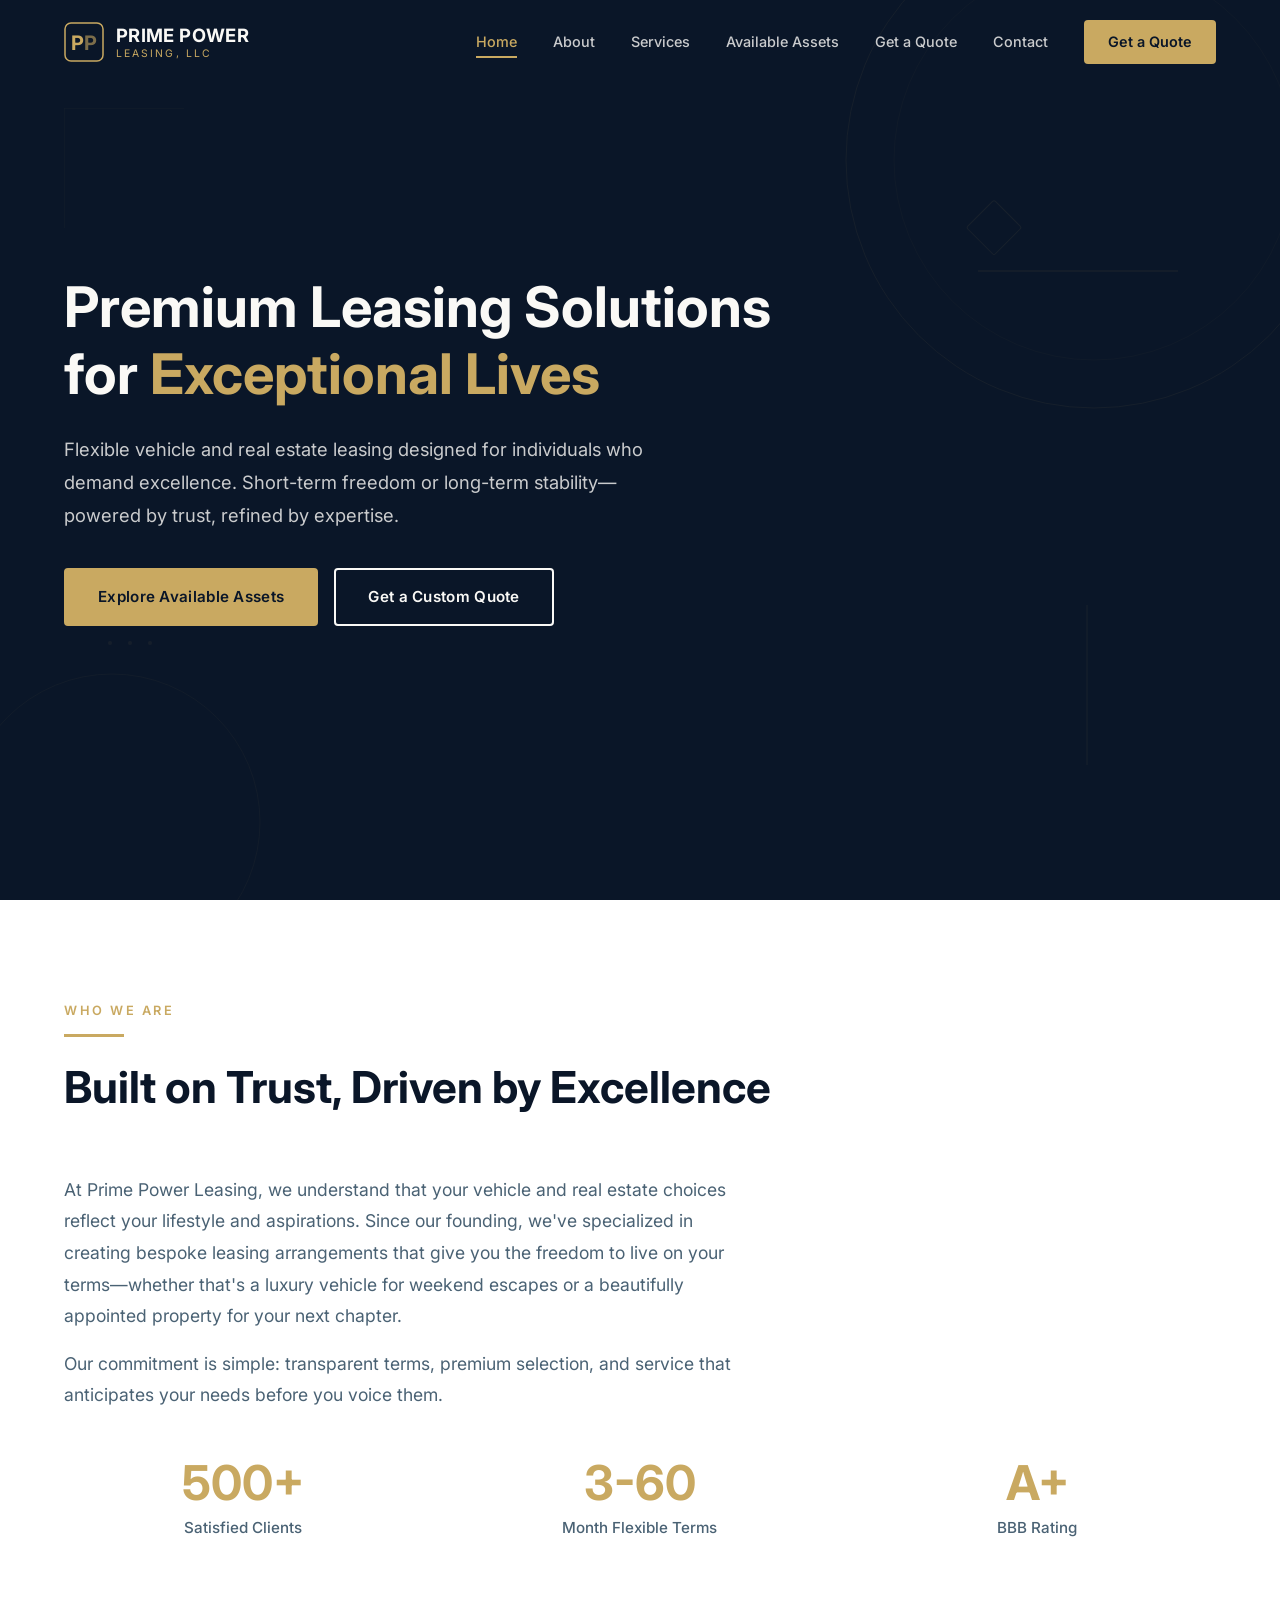
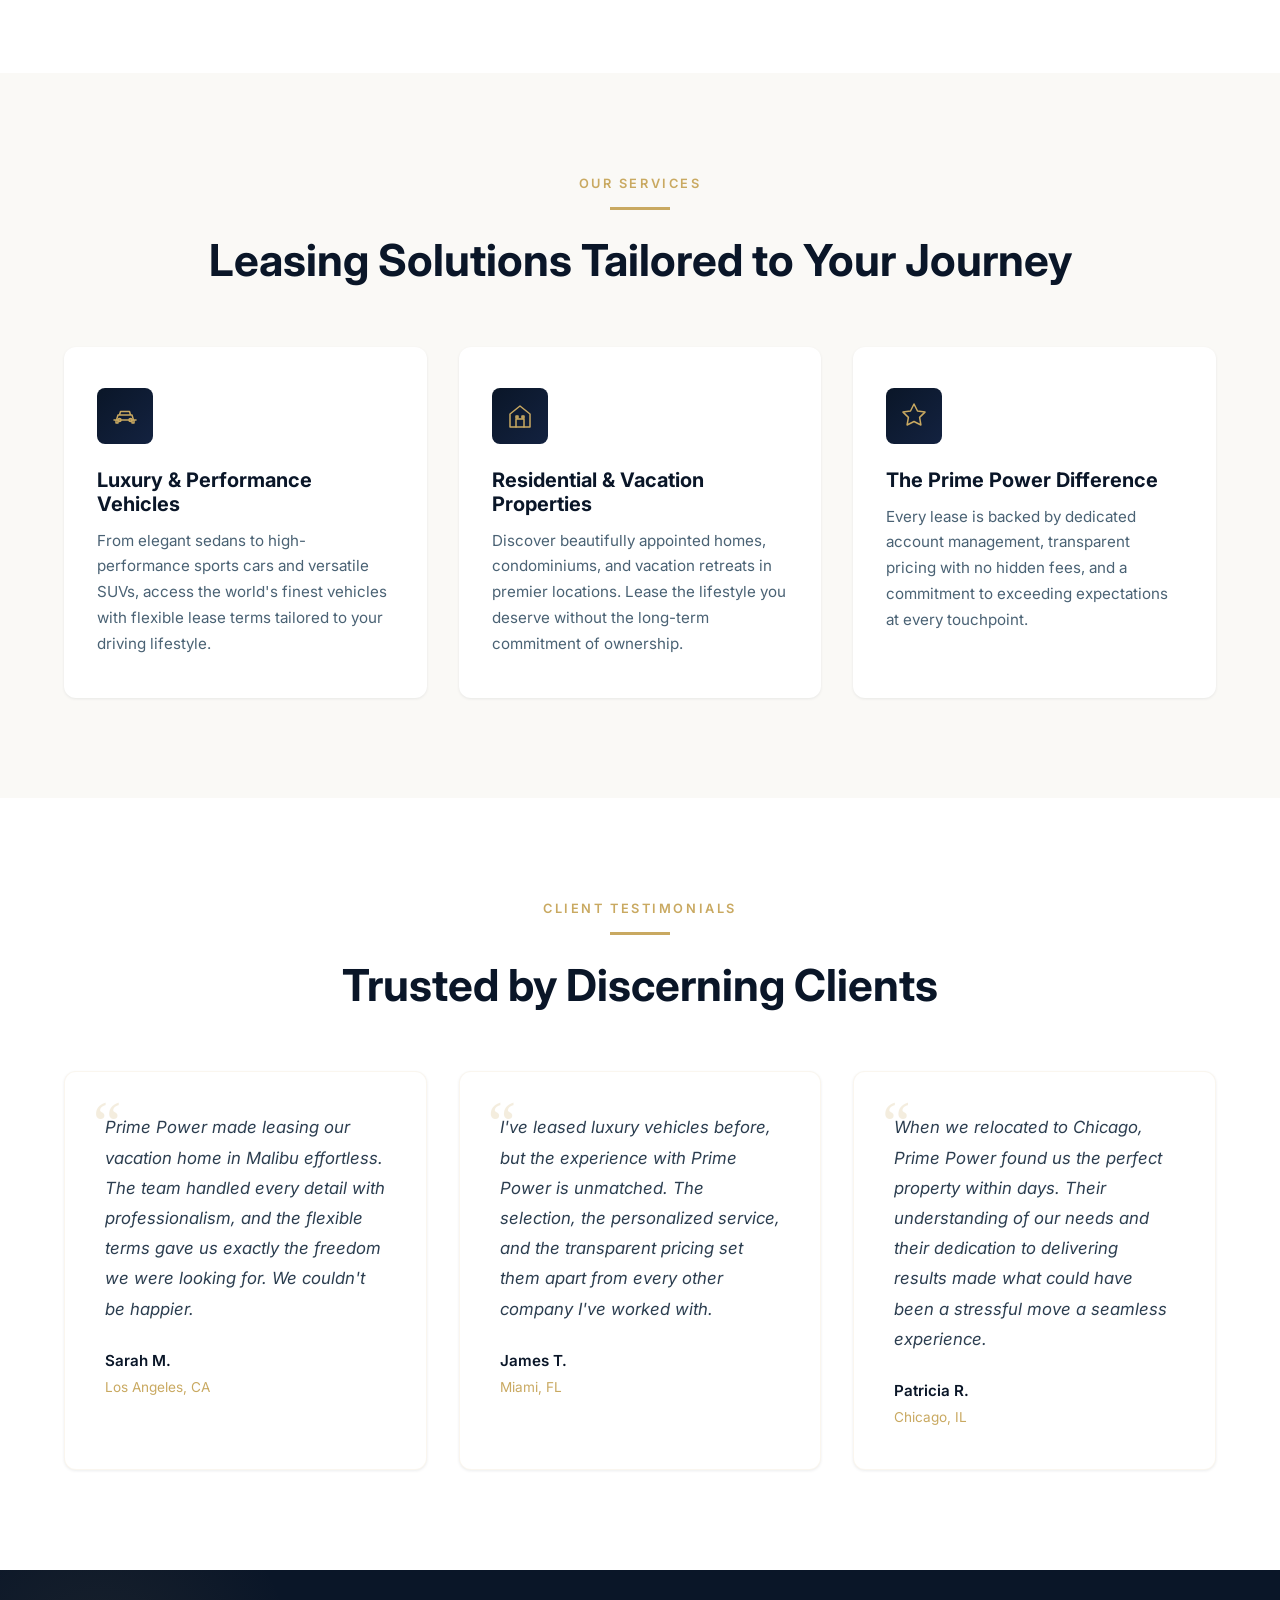
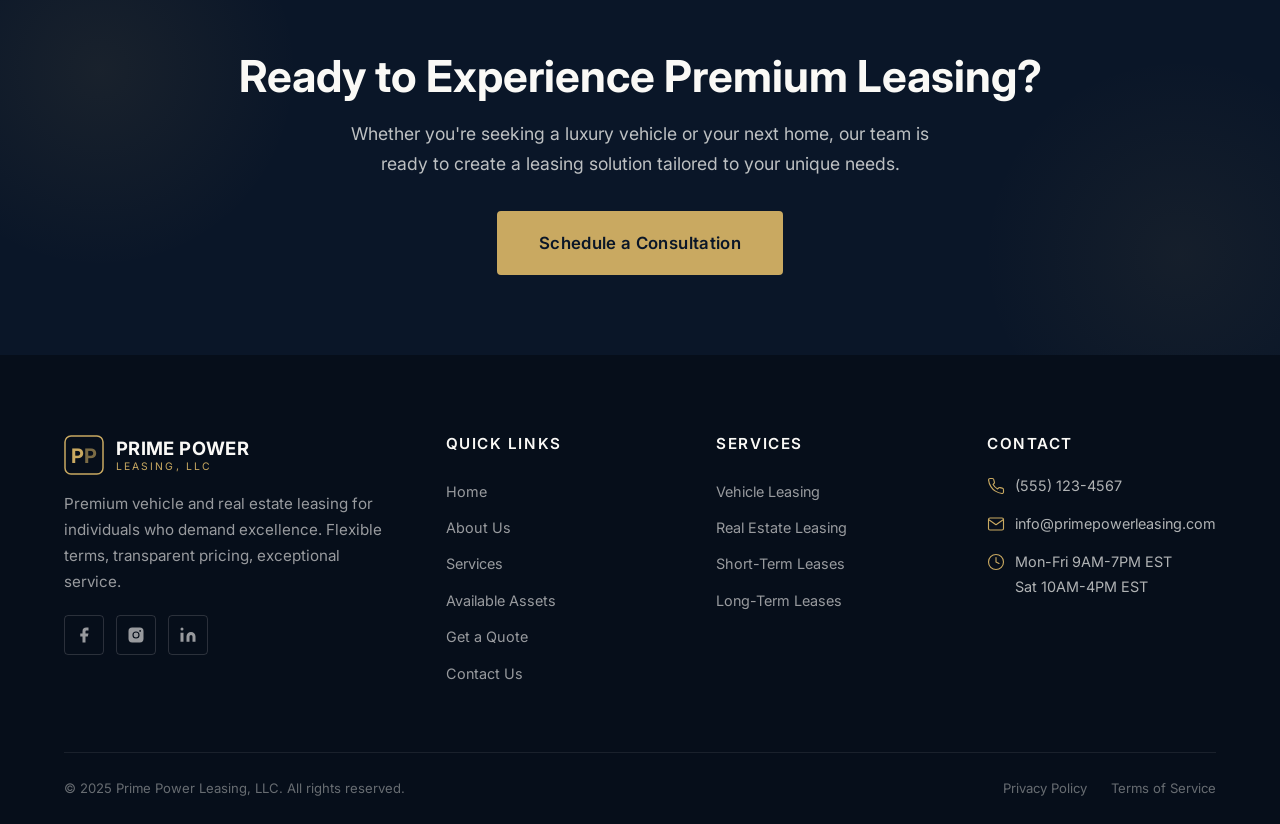
==== index.html @ 039e4c29 "Add files via upload" ====
<!DOCTYPE html>
<html lang="en">
<head>
  <meta charset="UTF-8">
  <meta name="viewport" content="width=device-width, initial-scale=1.0">
  <meta name="description" content="Prime Power Leasing offers premium vehicle and real estate leasing solutions. Flexible terms, transparent pricing, and exceptional service for individuals who demand excellence.">
  <meta name="keywords" content="luxury vehicle leasing, real estate leasing, premium leasing, flexible lease terms">

  <!-- Open Graph -->
  <meta property="og:title" content="Prime Power Leasing | Premium Vehicle & Real Estate Leasing">
  <meta property="og:description" content="Flexible vehicle and real estate leasing designed for individuals who demand excellence. Short-term freedom or long-term stability.">
  <meta property="og:type" content="website">
  <meta property="og:url" content="https://www.primepowerleasing.com">
  <meta property="og:site_name" content="Prime Power Leasing">

  <title>Prime Power Leasing | Premium Vehicle & Real Estate Leasing</title>

  <!-- Google Fonts -->
  <link rel="preconnect" href="https://fonts.googleapis.com">
  <link rel="preconnect" href="https://fonts.gstatic.com" crossorigin>
  <link href="https://fonts.googleapis.com/css2?family=Inter:wght@300;400;500;600;700;800&display=swap" rel="stylesheet">

  <!-- Styles -->
  <link rel="stylesheet" href="css/styles.css">
</head>
<body>

  <!-- ============================================
       NAVIGATION
       ============================================ -->
  <header>
    <nav class="nav" aria-label="Main navigation">
      <div class="nav-inner">

        <!-- Logo -->
        <a href="index.html" class="nav-logo" aria-label="Prime Power Leasing - Home">
          <div class="nav-logo-icon">
            <svg viewBox="0 0 40 40" xmlns="http://www.w3.org/2000/svg" aria-hidden="true">
              <rect x="1" y="1" width="38" height="38" rx="6" fill="none" stroke="#C9A961" stroke-width="1.5"/>
              <text x="7" y="28" font-family="Inter, Helvetica, Arial, sans-serif" font-weight="700" font-size="20" fill="#C9A961">P</text>
              <text x="20" y="28" font-family="Inter, Helvetica, Arial, sans-serif" font-weight="700" font-size="20" fill="#C9A961" opacity="0.6">P</text>
            </svg>
          </div>
          <div class="nav-logo-text">
            PRIME POWER
            <span>Leasing, LLC</span>
          </div>
        </a>

        <!-- Navigation Links -->
        <div class="nav-links">
          <a href="index.html" class="active">Home</a>
          <a href="about.html">About</a>
          <a href="services.html">Services</a>
          <a href="assets.html">Available Assets</a>
          <a href="quote.html">Get a Quote</a>
          <a href="contact.html">Contact</a>
          <a href="quote.html" class="nav-cta">Get a Quote</a>
        </div>

        <!-- Mobile Menu Toggle -->
        <button class="nav-toggle" aria-label="Toggle mobile menu" aria-expanded="false">
          <span></span>
          <span></span>
          <span></span>
        </button>

      </div>
    </nav>
  </header>

  <main>

    <!-- ============================================
         HERO SECTION
         ============================================ -->
    <section class="hero" aria-label="Hero">
      <div class="container">
        <div class="hero-content fade-in">
          <h1>Premium Leasing Solutions for <span class="gold-accent">Exceptional Lives</span></h1>
          <p>Flexible vehicle and real estate leasing designed for individuals who demand excellence. Short-term freedom or long-term stability&mdash;powered by trust, refined by expertise.</p>
          <div class="btn-group">
            <a href="assets.html" class="btn btn-primary">Explore Available Assets</a>
            <a href="quote.html" class="btn btn-secondary">Get a Custom Quote</a>
          </div>
        </div>
      </div>

      <!-- Decorative geometric elements -->
      <div class="hero-decorations" aria-hidden="true">
        <svg class="hero-deco hero-deco-circle-1" width="500" height="500" viewBox="0 0 500 500" fill="none" xmlns="http://www.w3.org/2000/svg" style="position:absolute;top:-10%;right:-5%;opacity:0.06;pointer-events:none;">
          <circle cx="250" cy="250" r="248" stroke="#C9A961" stroke-width="1"/>
          <circle cx="250" cy="250" r="200" stroke="#C9A961" stroke-width="0.5"/>
        </svg>
        <svg class="hero-deco hero-deco-circle-2" width="300" height="300" viewBox="0 0 300 300" fill="none" xmlns="http://www.w3.org/2000/svg" style="position:absolute;bottom:-8%;left:-3%;opacity:0.04;pointer-events:none;">
          <circle cx="150" cy="150" r="148" stroke="#C9A961" stroke-width="1"/>
        </svg>
        <svg class="hero-deco hero-deco-line-1" width="200" height="2" viewBox="0 0 200 2" fill="none" xmlns="http://www.w3.org/2000/svg" style="position:absolute;top:30%;right:8%;opacity:0.1;pointer-events:none;">
          <line x1="0" y1="1" x2="200" y2="1" stroke="#C9A961" stroke-width="1"/>
        </svg>
        <svg class="hero-deco hero-deco-line-2" width="2" height="160" viewBox="0 0 2 160" fill="none" xmlns="http://www.w3.org/2000/svg" style="position:absolute;bottom:15%;right:15%;opacity:0.08;pointer-events:none;">
          <line x1="1" y1="0" x2="1" y2="160" stroke="#C9A961" stroke-width="1"/>
        </svg>
        <svg class="hero-deco hero-deco-diamond" width="60" height="60" viewBox="0 0 60 60" fill="none" xmlns="http://www.w3.org/2000/svg" style="position:absolute;top:22%;right:20%;opacity:0.07;pointer-events:none;">
          <rect x="30" y="2" width="39" height="39" rx="2" transform="rotate(45 30 2)" stroke="#C9A961" stroke-width="1"/>
        </svg>
        <svg class="hero-deco hero-deco-dots" width="80" height="80" viewBox="0 0 80 80" fill="none" xmlns="http://www.w3.org/2000/svg" style="position:absolute;bottom:25%;left:8%;opacity:0.06;pointer-events:none;">
          <circle cx="8" cy="8" r="2" fill="#C9A961"/>
          <circle cx="28" cy="8" r="2" fill="#C9A961"/>
          <circle cx="48" cy="8" r="2" fill="#C9A961"/>
          <circle cx="8" cy="28" r="2" fill="#C9A961"/>
          <circle cx="28" cy="28" r="2" fill="#C9A961"/>
          <circle cx="48" cy="28" r="2" fill="#C9A961"/>
          <circle cx="8" cy="48" r="2" fill="#C9A961"/>
          <circle cx="28" cy="48" r="2" fill="#C9A961"/>
          <circle cx="48" cy="48" r="2" fill="#C9A961"/>
        </svg>
        <svg class="hero-deco hero-deco-corner" width="120" height="120" viewBox="0 0 120 120" fill="none" xmlns="http://www.w3.org/2000/svg" style="position:absolute;top:12%;left:5%;opacity:0.05;pointer-events:none;">
          <path d="M0 120 L0 0 L120 0" stroke="#C9A961" stroke-width="1" fill="none"/>
        </svg>
      </div>
    </section>

    <!-- ============================================
         ABOUT PREVIEW SECTION
         ============================================ -->
    <section class="section bg-white" aria-labelledby="about-heading">
      <div class="container">
        <div class="section-header fade-in">
          <span class="section-label">Who We Are</span>
          <div class="gold-line"></div>
          <h2 class="section-title" id="about-heading">Built on Trust, Driven by Excellence</h2>
        </div>
        <div class="fade-in delay-1">
          <p class="section-subtitle">At Prime Power Leasing, we understand that your vehicle and real estate choices reflect your lifestyle and aspirations. Since our founding, we've specialized in creating bespoke leasing arrangements that give you the freedom to live on your terms&mdash;whether that's a luxury vehicle for weekend escapes or a beautifully appointed property for your next chapter.</p>
          <p class="section-subtitle">Our commitment is simple: transparent terms, premium selection, and service that anticipates your needs before you voice them.</p>
        </div>
        <div class="stats fade-in delay-2">
          <div class="stat-item">
            <div class="stat-number">500+</div>
            <div class="stat-label">Satisfied Clients</div>
          </div>
          <div class="stat-item">
            <div class="stat-number">3-60</div>
            <div class="stat-label">Month Flexible Terms</div>
          </div>
          <div class="stat-item">
            <div class="stat-number">A+</div>
            <div class="stat-label">BBB Rating</div>
          </div>
        </div>
      </div>
    </section>

    <!-- ============================================
         SERVICES OVERVIEW
         ============================================ -->
    <section class="section bg-cream" aria-labelledby="services-heading">
      <div class="container">
        <div class="section-header centered fade-in">
          <span class="section-label">Our Services</span>
          <div class="gold-line centered"></div>
          <h2 class="section-title" id="services-heading">Leasing Solutions Tailored to Your Journey</h2>
        </div>
        <div class="grid-3">

          <!-- Vehicle Leasing Card -->
          <div class="icon-card fade-in delay-1">
            <div class="icon">
              <svg viewBox="0 0 28 28" xmlns="http://www.w3.org/2000/svg" aria-hidden="true">
                <path d="M3 18h22M5.5 18l1.5-5h14l1.5 5M7 18v3H5v-3M23 18v3h-2v-3M8.5 13l1-3.5h9l1 3.5" stroke-linecap="round" stroke-linejoin="round"/>
                <circle cx="8.5" cy="18" r="1.5"/>
                <circle cx="19.5" cy="18" r="1.5"/>
              </svg>
            </div>
            <h3>Luxury & Performance Vehicles</h3>
            <p>From elegant sedans to high-performance sports cars and versatile SUVs, access the world's finest vehicles with flexible lease terms tailored to your driving lifestyle.</p>
          </div>

          <!-- Real Estate Card -->
          <div class="icon-card fade-in delay-2">
            <div class="icon">
              <svg viewBox="0 0 28 28" xmlns="http://www.w3.org/2000/svg" aria-hidden="true">
                <path d="M4 25V12l10-8 10 8v13H4z" stroke-linecap="round" stroke-linejoin="round"/>
                <path d="M10 25v-8h8v8" stroke-linecap="round" stroke-linejoin="round"/>
                <path d="M10 14h2v2h-2z" stroke-linecap="round" stroke-linejoin="round"/>
                <path d="M16 14h2v2h-2z" stroke-linecap="round" stroke-linejoin="round"/>
              </svg>
            </div>
            <h3>Residential & Vacation Properties</h3>
            <p>Discover beautifully appointed homes, condominiums, and vacation retreats in premier locations. Lease the lifestyle you deserve without the long-term commitment of ownership.</p>
          </div>

          <!-- Prime Power Difference Card -->
          <div class="icon-card fade-in delay-3">
            <div class="icon">
              <svg viewBox="0 0 28 28" xmlns="http://www.w3.org/2000/svg" aria-hidden="true">
                <path d="M14 2l3.5 7 7.5 1.1-5.4 5.3 1.3 7.6L14 19.5 7.1 23l1.3-7.6L3 10.1 10.5 9z" stroke-linecap="round" stroke-linejoin="round"/>
              </svg>
            </div>
            <h3>The Prime Power Difference</h3>
            <p>Every lease is backed by dedicated account management, transparent pricing with no hidden fees, and a commitment to exceeding expectations at every touchpoint.</p>
          </div>

        </div>
      </div>
    </section>

    <!-- ============================================
         TESTIMONIALS
         ============================================ -->
    <section class="section bg-white" aria-labelledby="testimonials-heading">
      <div class="container">
        <div class="section-header centered fade-in">
          <span class="section-label">Client Testimonials</span>
          <div class="gold-line centered"></div>
          <h2 class="section-title" id="testimonials-heading">Trusted by Discerning Clients</h2>
        </div>
        <div class="grid-3">

          <!-- Testimonial 1 -->
          <div class="testimonial-card fade-in delay-1">
            <p class="testimonial-text">Prime Power made leasing our vacation home in Malibu effortless. The team handled every detail with professionalism, and the flexible terms gave us exactly the freedom we were looking for. We couldn't be happier.</p>
            <div class="testimonial-author">Sarah M.</div>
            <div class="testimonial-location">Los Angeles, CA</div>
          </div>

          <!-- Testimonial 2 -->
          <div class="testimonial-card fade-in delay-2">
            <p class="testimonial-text">I've leased luxury vehicles before, but the experience with Prime Power is unmatched. The selection, the personalized service, and the transparent pricing set them apart from every other company I've worked with.</p>
            <div class="testimonial-author">James T.</div>
            <div class="testimonial-location">Miami, FL</div>
          </div>

          <!-- Testimonial 3 -->
          <div class="testimonial-card fade-in delay-3">
            <p class="testimonial-text">When we relocated to Chicago, Prime Power found us the perfect property within days. Their understanding of our needs and their dedication to delivering results made what could have been a stressful move a seamless experience.</p>
            <div class="testimonial-author">Patricia R.</div>
            <div class="testimonial-location">Chicago, IL</div>
          </div>

        </div>
      </div>
    </section>

    <!-- ============================================
         CTA BANNER
         ============================================ -->
    <section class="cta-banner" aria-label="Call to action">
      <div class="container">
        <h2 class="fade-in">Ready to Experience Premium Leasing?</h2>
        <p class="fade-in delay-1">Whether you're seeking a luxury vehicle or your next home, our team is ready to create a leasing solution tailored to your unique needs.</p>
        <a href="contact.html" class="btn btn-primary btn-lg fade-in delay-2">Schedule a Consultation</a>
      </div>
    </section>

  </main>

  <!-- ============================================
       FOOTER
       ============================================ -->
  <footer class="footer">
    <div class="container">
      <div class="footer-grid">

        <!-- Column 1: Brand -->
        <div class="footer-brand">
          <a href="index.html" class="nav-logo" aria-label="Prime Power Leasing - Home">
            <div class="nav-logo-icon">
              <svg viewBox="0 0 40 40" xmlns="http://www.w3.org/2000/svg" aria-hidden="true">
                <rect x="1" y="1" width="38" height="38" rx="6" fill="none" stroke="#C9A961" stroke-width="1.5"/>
                <text x="7" y="28" font-family="Inter, Helvetica, Arial, sans-serif" font-weight="700" font-size="20" fill="#C9A961">P</text>
                <text x="20" y="28" font-family="Inter, Helvetica, Arial, sans-serif" font-weight="700" font-size="20" fill="#C9A961" opacity="0.6">P</text>
              </svg>
            </div>
            <div class="nav-logo-text">
              PRIME POWER
              <span>Leasing, LLC</span>
            </div>
          </a>
          <p>Premium vehicle and real estate leasing for individuals who demand excellence. Flexible terms, transparent pricing, exceptional service.</p>
          <div class="footer-social">
            <!-- Facebook -->
            <a href="#" aria-label="Facebook">
              <svg viewBox="0 0 24 24" xmlns="http://www.w3.org/2000/svg" aria-hidden="true">
                <path d="M18 2h-3a5 5 0 0 0-5 5v3H7v4h3v8h4v-8h3l1-4h-4V7a1 1 0 0 1 1-1h3z"/>
              </svg>
            </a>
            <!-- Instagram -->
            <a href="#" aria-label="Instagram">
              <svg viewBox="0 0 24 24" xmlns="http://www.w3.org/2000/svg" aria-hidden="true">
                <rect x="2" y="2" width="20" height="20" rx="5" ry="5" fill="none" stroke="currentColor" stroke-width="0"/>
                <path d="M16 3.13a6 6 0 0 1 4.87 4.87M2 17.13V6.87A4.87 4.87 0 0 1 6.87 2h10.26A4.87 4.87 0 0 1 22 6.87v10.26A4.87 4.87 0 0 1 17.13 22H6.87A4.87 4.87 0 0 1 2 17.13z" fill="none"/>
                <path d="M2 6.87A4.87 4.87 0 0 1 6.87 2h10.26A4.87 4.87 0 0 1 22 6.87v10.26A4.87 4.87 0 0 1 17.13 22H6.87A4.87 4.87 0 0 1 2 17.13V6.87z"/>
                <circle cx="12" cy="12" r="4" fill="none" stroke="#060E1A" stroke-width="1.5"/>
                <circle cx="17.5" cy="6.5" r="1.2" fill="#060E1A"/>
              </svg>
            </a>
            <!-- LinkedIn -->
            <a href="#" aria-label="LinkedIn">
              <svg viewBox="0 0 24 24" xmlns="http://www.w3.org/2000/svg" aria-hidden="true">
                <path d="M16 8a6 6 0 0 1 6 6v7h-4v-7a2 2 0 0 0-4 0v7h-4v-7a6 6 0 0 1 6-6zM2 9h4v12H2zM4 6a2 2 0 1 0 0-4 2 2 0 0 0 0 4z"/>
              </svg>
            </a>
          </div>
        </div>

        <!-- Column 2: Quick Links -->
        <div>
          <h4>Quick Links</h4>
          <ul class="footer-links">
            <li><a href="index.html">Home</a></li>
            <li><a href="about.html">About Us</a></li>
            <li><a href="services.html">Services</a></li>
            <li><a href="assets.html">Available Assets</a></li>
            <li><a href="quote.html">Get a Quote</a></li>
            <li><a href="contact.html">Contact Us</a></li>
          </ul>
        </div>

        <!-- Column 3: Services -->
        <div>
          <h4>Services</h4>
          <ul class="footer-links">
            <li><a href="services.html">Vehicle Leasing</a></li>
            <li><a href="services.html">Real Estate Leasing</a></li>
            <li><a href="services.html">Short-Term Leases</a></li>
            <li><a href="services.html">Long-Term Leases</a></li>
          </ul>
        </div>

        <!-- Column 4: Contact -->
        <div>
          <h4>Contact</h4>
          <div class="footer-contact-item">
            <svg viewBox="0 0 24 24" xmlns="http://www.w3.org/2000/svg" aria-hidden="true">
              <path d="M22 16.92v3a2 2 0 0 1-2.18 2 19.79 19.79 0 0 1-8.63-3.07 19.5 19.5 0 0 1-6-6 19.79 19.79 0 0 1-3.07-8.67A2 2 0 0 1 4.11 2h3a2 2 0 0 1 2 1.72 12.84 12.84 0 0 0 .7 2.81 2 2 0 0 1-.45 2.11L8.09 9.91a16 16 0 0 0 6 6l1.27-1.27a2 2 0 0 1 2.11-.45 12.84 12.84 0 0 0 2.81.7A2 2 0 0 1 22 16.92z" stroke-linecap="round" stroke-linejoin="round"/>
            </svg>
            <span>(555) 123-4567</span>
          </div>
          <div class="footer-contact-item">
            <svg viewBox="0 0 24 24" xmlns="http://www.w3.org/2000/svg" aria-hidden="true">
              <path d="M4 4h16c1.1 0 2 .9 2 2v12c0 1.1-.9 2-2 2H4c-1.1 0-2-.9-2-2V6c0-1.1.9-2 2-2z" stroke-linecap="round" stroke-linejoin="round"/>
              <polyline points="22,6 12,13 2,6" stroke-linecap="round" stroke-linejoin="round"/>
            </svg>
            <span>info@primepowerleasing.com</span>
          </div>
          <div class="footer-contact-item">
            <svg viewBox="0 0 24 24" xmlns="http://www.w3.org/2000/svg" aria-hidden="true">
              <circle cx="12" cy="12" r="10" stroke-linecap="round" stroke-linejoin="round"/>
              <polyline points="12 6 12 12 16 14" stroke-linecap="round" stroke-linejoin="round"/>
            </svg>
            <span>Mon-Fri 9AM-7PM EST<br>Sat 10AM-4PM EST</span>
          </div>
        </div>

      </div>

      <!-- Footer Bottom -->
      <div class="footer-bottom">
        <span>&copy; 2025 Prime Power Leasing, LLC. All rights reserved.</span>
        <div class="footer-bottom-links">
          <a href="#">Privacy Policy</a>
          <a href="#">Terms of Service</a>
        </div>
      </div>

    </div>
  </footer>

  <!-- Scripts -->
  <script src="js/main.js"></script>

</body>
</html>
---- css/styles.css ----
/* ============================================
   Prime Power Leasing - Global Styles
   Premium, Sophisticated Design System
   ============================================ */

/* --- CSS Custom Properties --- */
:root {
  --navy: #0A1628;
  --navy-light: #132240;
  --navy-dark: #060E1A;
  --gold: #C9A961;
  --gold-light: #D4BC82;
  --gold-dark: #B8944A;
  --cream: #FAF9F6;
  --cream-dark: #F0EDE6;
  --charcoal: #2C3E50;
  --charcoal-light: #4A6274;
  --light-gray: #F5F5F5;
  --medium-gray: #E0E0E0;
  --dark-gray: #6B7B8D;
  --white: #FFFFFF;
  --black: #000000;
  --success: #2ECC71;
  --error: #E74C3C;

  --font-heading: 'Inter', 'Helvetica Neue', Helvetica, Arial, sans-serif;
  --font-body: 'Inter', 'Helvetica Neue', Helvetica, Arial, sans-serif;

  --shadow-sm: 0 1px 3px rgba(10, 22, 40, 0.08);
  --shadow-md: 0 4px 12px rgba(10, 22, 40, 0.1);
  --shadow-lg: 0 8px 30px rgba(10, 22, 40, 0.12);
  --shadow-xl: 0 16px 50px rgba(10, 22, 40, 0.15);

  --radius-sm: 4px;
  --radius-md: 8px;
  --radius-lg: 12px;
  --radius-xl: 16px;

  --transition: 0.3s cubic-bezier(0.4, 0, 0.2, 1);
  --transition-slow: 0.5s cubic-bezier(0.4, 0, 0.2, 1);
}

/* --- Reset & Base --- */
*,
*::before,
*::after {
  margin: 0;
  padding: 0;
  box-sizing: border-box;
}

html {
  scroll-behavior: smooth;
  font-size: 16px;
}

body {
  font-family: var(--font-body);
  color: var(--charcoal);
  background-color: var(--cream);
  line-height: 1.7;
  -webkit-font-smoothing: antialiased;
  -moz-osx-font-smoothing: grayscale;
  overflow-x: hidden;
}

img {
  max-width: 100%;
  height: auto;
  display: block;
}

a {
  text-decoration: none;
  color: inherit;
  transition: color var(--transition);
}

ul, ol {
  list-style: none;
}

button, input, select, textarea {
  font-family: inherit;
  font-size: inherit;
  border: none;
  outline: none;
  background: none;
}

/* --- Typography --- */
h1, h2, h3, h4, h5, h6 {
  font-family: var(--font-heading);
  font-weight: 700;
  line-height: 1.2;
  color: var(--navy);
}

h1 { font-size: clamp(2.2rem, 5vw, 3.5rem); }
h2 { font-size: clamp(1.8rem, 4vw, 2.75rem); }
h3 { font-size: clamp(1.3rem, 3vw, 1.75rem); }
h4 { font-size: clamp(1.1rem, 2.5vw, 1.35rem); }
h5 { font-size: 1.15rem; }

p {
  margin-bottom: 1rem;
  color: var(--charcoal-light);
  font-size: 1.05rem;
}

.text-gold { color: var(--gold); }
.text-navy { color: var(--navy); }
.text-cream { color: var(--cream); }

.uppercase {
  text-transform: uppercase;
  letter-spacing: 0.15em;
  font-size: 0.85rem;
  font-weight: 600;
}

/* --- Layout --- */
.container {
  width: 100%;
  max-width: 1200px;
  margin: 0 auto;
  padding: 0 24px;
}

.container-narrow {
  max-width: 900px;
  margin: 0 auto;
  padding: 0 24px;
}

.section {
  padding: 100px 0;
}

.section-sm {
  padding: 60px 0;
}

.grid-2 {
  display: grid;
  grid-template-columns: repeat(2, 1fr);
  gap: 40px;
}

.grid-3 {
  display: grid;
  grid-template-columns: repeat(3, 1fr);
  gap: 32px;
}

.grid-4 {
  display: grid;
  grid-template-columns: repeat(4, 1fr);
  gap: 24px;
}

.flex-center {
  display: flex;
  align-items: center;
  justify-content: center;
}

.text-center { text-align: center; }

/* --- Section Headers --- */
.section-label {
  text-transform: uppercase;
  letter-spacing: 0.2em;
  font-size: 0.8rem;
  font-weight: 600;
  color: var(--gold);
  margin-bottom: 12px;
  display: block;
}

.section-title {
  margin-bottom: 20px;
}

.section-subtitle {
  font-size: 1.1rem;
  color: var(--charcoal-light);
  max-width: 680px;
  line-height: 1.8;
}

.section-header {
  margin-bottom: 60px;
}

.section-header.centered {
  text-align: center;
}

.section-header.centered .section-subtitle {
  margin: 0 auto;
}

/* --- Buttons --- */
.btn {
  display: inline-flex;
  align-items: center;
  justify-content: center;
  gap: 8px;
  padding: 14px 32px;
  font-size: 0.95rem;
  font-weight: 600;
  border-radius: var(--radius-sm);
  cursor: pointer;
  transition: all var(--transition);
  border: 2px solid transparent;
  letter-spacing: 0.02em;
  white-space: nowrap;
}

.btn-primary {
  background: var(--gold);
  color: var(--navy);
  border-color: var(--gold);
}

.btn-primary:hover {
  background: var(--gold-dark);
  border-color: var(--gold-dark);
  transform: translateY(-2px);
  box-shadow: 0 6px 20px rgba(201, 169, 97, 0.35);
}

.btn-secondary {
  background: transparent;
  color: var(--cream);
  border-color: var(--cream);
}

.btn-secondary:hover {
  background: var(--cream);
  color: var(--navy);
  transform: translateY(-2px);
}

.btn-outline {
  background: transparent;
  color: var(--navy);
  border-color: var(--navy);
}

.btn-outline:hover {
  background: var(--navy);
  color: var(--cream);
  transform: translateY(-2px);
}

.btn-outline-gold {
  background: transparent;
  color: var(--gold);
  border-color: var(--gold);
}

.btn-outline-gold:hover {
  background: var(--gold);
  color: var(--navy);
  transform: translateY(-2px);
}

.btn-dark {
  background: var(--navy);
  color: var(--cream);
  border-color: var(--navy);
}

.btn-dark:hover {
  background: var(--navy-light);
  border-color: var(--navy-light);
  transform: translateY(-2px);
  box-shadow: 0 6px 20px rgba(10, 22, 40, 0.3);
}

.btn-lg {
  padding: 16px 40px;
  font-size: 1.05rem;
}

.btn-sm {
  padding: 10px 24px;
  font-size: 0.85rem;
}

.btn-group {
  display: flex;
  gap: 16px;
  flex-wrap: wrap;
}

/* --- Navigation --- */
.nav {
  position: fixed;
  top: 0;
  left: 0;
  right: 0;
  z-index: 1000;
  transition: all var(--transition);
  padding: 20px 0;
}

.nav.scrolled {
  background: rgba(10, 22, 40, 0.97);
  backdrop-filter: blur(12px);
  padding: 12px 0;
  box-shadow: 0 2px 20px rgba(0, 0, 0, 0.2);
}

.nav-inner {
  display: flex;
  align-items: center;
  justify-content: space-between;
  max-width: 1200px;
  margin: 0 auto;
  padding: 0 24px;
}

.nav-logo {
  display: flex;
  align-items: center;
  gap: 12px;
  z-index: 1001;
}

.nav-logo-icon {
  width: 40px;
  height: 40px;
  display: flex;
  align-items: center;
  justify-content: center;
}

.nav-logo-icon svg {
  width: 100%;
  height: 100%;
}

.nav-logo-text {
  font-family: var(--font-heading);
  font-weight: 700;
  font-size: 1.15rem;
  color: var(--cream);
  letter-spacing: 0.02em;
  line-height: 1.2;
}

.nav-logo-text span {
  display: block;
  font-size: 0.65rem;
  font-weight: 400;
  letter-spacing: 0.2em;
  text-transform: uppercase;
  color: var(--gold);
  margin-top: 2px;
}

.nav-links {
  display: flex;
  align-items: center;
  gap: 36px;
}

.nav-links a {
  color: rgba(250, 249, 246, 0.8);
  font-size: 0.9rem;
  font-weight: 500;
  transition: color var(--transition);
  position: relative;
}

.nav-links a::after {
  content: '';
  position: absolute;
  bottom: -4px;
  left: 0;
  width: 0;
  height: 2px;
  background: var(--gold);
  transition: width var(--transition);
}

.nav-links a:hover,
.nav-links a.active {
  color: var(--gold);
}

.nav-links a:hover::after,
.nav-links a.active::after {
  width: 100%;
}

.nav-cta {
  padding: 10px 24px !important;
  background: var(--gold);
  color: var(--navy) !important;
  border-radius: var(--radius-sm);
  font-weight: 600 !important;
}

.nav-cta::after {
  display: none !important;
}

.nav-cta:hover {
  background: var(--gold-dark);
  color: var(--navy) !important;
  transform: translateY(-1px);
}

/* Mobile Menu Toggle */
.nav-toggle {
  display: none;
  flex-direction: column;
  gap: 5px;
  cursor: pointer;
  z-index: 1001;
  padding: 4px;
}

.nav-toggle span {
  width: 26px;
  height: 2px;
  background: var(--cream);
  transition: all var(--transition);
  border-radius: 2px;
}

.nav-toggle.active span:nth-child(1) {
  transform: rotate(45deg) translate(5px, 5px);
}

.nav-toggle.active span:nth-child(2) {
  opacity: 0;
}

.nav-toggle.active span:nth-child(3) {
  transform: rotate(-45deg) translate(5px, -5px);
}

/* --- Hero Sections --- */
.hero {
  position: relative;
  min-height: 100vh;
  display: flex;
  align-items: center;
  background: var(--navy);
  overflow: hidden;
}

.hero-bg {
  position: absolute;
  inset: 0;
  z-index: 0;
}

.hero-bg img {
  width: 100%;
  height: 100%;
  object-fit: cover;
  opacity: 0.3;
}

.hero-overlay {
  position: absolute;
  inset: 0;
  background: linear-gradient(135deg, rgba(10, 22, 40, 0.92) 0%, rgba(10, 22, 40, 0.7) 100%);
  z-index: 1;
}

.hero-content {
  position: relative;
  z-index: 2;
  max-width: 720px;
}

.hero h1 {
  color: var(--cream);
  margin-bottom: 24px;
}

.hero h1 .gold-accent {
  color: var(--gold);
}

.hero p {
  color: rgba(250, 249, 246, 0.8);
  font-size: 1.15rem;
  line-height: 1.8;
  margin-bottom: 36px;
  max-width: 600px;
}

/* Page Hero (shorter, for inner pages) */
.page-hero {
  position: relative;
  padding: 180px 0 100px;
  background: var(--navy);
  overflow: hidden;
}

.page-hero::before {
  content: '';
  position: absolute;
  top: -50%;
  right: -20%;
  width: 600px;
  height: 600px;
  border-radius: 50%;
  background: radial-gradient(circle, rgba(201, 169, 97, 0.06) 0%, transparent 70%);
  pointer-events: none;
}

.page-hero .hero-content {
  position: relative;
  z-index: 2;
}

.page-hero h1 {
  color: var(--cream);
  margin-bottom: 16px;
}

.page-hero p {
  color: rgba(250, 249, 246, 0.75);
  font-size: 1.1rem;
  max-width: 600px;
  line-height: 1.8;
}

/* --- Decorative Elements --- */
.gold-line {
  width: 60px;
  height: 3px;
  background: var(--gold);
  margin-bottom: 24px;
}

.gold-line.centered {
  margin-left: auto;
  margin-right: auto;
}

.gold-dot {
  width: 8px;
  height: 8px;
  background: var(--gold);
  border-radius: 50%;
  display: inline-block;
}

/* --- Cards --- */
.card {
  background: var(--white);
  border-radius: var(--radius-lg);
  overflow: hidden;
  transition: all var(--transition);
  box-shadow: var(--shadow-sm);
}

.card:hover {
  box-shadow: var(--shadow-lg);
  transform: translateY(-4px);
}

.card-body {
  padding: 32px;
}

.card-img {
  width: 100%;
  height: 240px;
  background: var(--cream-dark);
  overflow: hidden;
}

.card-img img {
  width: 100%;
  height: 100%;
  object-fit: cover;
  transition: transform var(--transition-slow);
}

.card:hover .card-img img {
  transform: scale(1.05);
}

/* Icon Card */
.icon-card {
  background: var(--white);
  border-radius: var(--radius-lg);
  padding: 40px 32px;
  transition: all var(--transition);
  box-shadow: var(--shadow-sm);
  border: 1px solid transparent;
}

.icon-card:hover {
  box-shadow: var(--shadow-lg);
  transform: translateY(-4px);
  border-color: rgba(201, 169, 97, 0.2);
}

.icon-card .icon {
  width: 56px;
  height: 56px;
  background: linear-gradient(135deg, var(--navy) 0%, var(--navy-light) 100%);
  border-radius: var(--radius-md);
  display: flex;
  align-items: center;
  justify-content: center;
  margin-bottom: 24px;
}

.icon-card .icon svg {
  width: 28px;
  height: 28px;
  stroke: var(--gold);
  fill: none;
  stroke-width: 1.5;
}

.icon-card h3 {
  margin-bottom: 12px;
  font-size: 1.25rem;
}

.icon-card p {
  font-size: 0.95rem;
  line-height: 1.7;
  margin-bottom: 0;
}

/* --- Stats Section --- */
.stats {
  display: grid;
  grid-template-columns: repeat(3, 1fr);
  gap: 40px;
}

.stat-item {
  text-align: center;
  padding: 32px 20px;
}

.stat-number {
  font-size: clamp(2rem, 4vw, 3rem);
  font-weight: 700;
  color: var(--gold);
  line-height: 1;
  margin-bottom: 8px;
}

.stat-label {
  font-size: 0.95rem;
  color: var(--charcoal-light);
  font-weight: 500;
}

/* On dark backgrounds */
.bg-navy .stat-label {
  color: rgba(250, 249, 246, 0.7);
}

/* --- Testimonials --- */
.testimonial-card {
  background: var(--white);
  border-radius: var(--radius-lg);
  padding: 40px;
  box-shadow: var(--shadow-sm);
  border: 1px solid rgba(201, 169, 97, 0.1);
  transition: all var(--transition);
  position: relative;
}

.testimonial-card::before {
  content: '\201C';
  position: absolute;
  top: 20px;
  left: 28px;
  font-size: 4rem;
  color: var(--gold);
  opacity: 0.2;
  font-family: Georgia, serif;
  line-height: 1;
}

.testimonial-card:hover {
  box-shadow: var(--shadow-md);
  transform: translateY(-2px);
}

.testimonial-text {
  font-size: 1.05rem;
  line-height: 1.8;
  color: var(--charcoal);
  margin-bottom: 24px;
  font-style: italic;
}

.testimonial-author {
  font-weight: 600;
  color: var(--navy);
  font-size: 0.95rem;
}

.testimonial-location {
  color: var(--gold);
  font-size: 0.85rem;
  margin-top: 2px;
}

/* --- Background Variants --- */
.bg-navy {
  background: var(--navy);
}

.bg-navy h2,
.bg-navy h3 {
  color: var(--cream);
}

.bg-navy p {
  color: rgba(250, 249, 246, 0.75);
}

.bg-navy .section-label {
  color: var(--gold);
}

.bg-cream {
  background: var(--cream);
}

.bg-white {
  background: var(--white);
}

.bg-light {
  background: var(--light-gray);
}

/* --- CTA Banner --- */
.cta-banner {
  background: var(--navy);
  padding: 80px 0;
  text-align: center;
  position: relative;
  overflow: hidden;
}

.cta-banner::before {
  content: '';
  position: absolute;
  top: -100px;
  left: -100px;
  width: 400px;
  height: 400px;
  border-radius: 50%;
  background: radial-gradient(circle, rgba(201, 169, 97, 0.08) 0%, transparent 70%);
  pointer-events: none;
}

.cta-banner::after {
  content: '';
  position: absolute;
  bottom: -100px;
  right: -100px;
  width: 400px;
  height: 400px;
  border-radius: 50%;
  background: radial-gradient(circle, rgba(201, 169, 97, 0.06) 0%, transparent 70%);
  pointer-events: none;
}

.cta-banner h2 {
  color: var(--cream);
  margin-bottom: 16px;
}

.cta-banner p {
  color: rgba(250, 249, 246, 0.75);
  max-width: 600px;
  margin: 0 auto 32px;
  font-size: 1.1rem;
}

/* --- Forms --- */
.form-group {
  margin-bottom: 24px;
}

.form-label {
  display: block;
  font-size: 0.9rem;
  font-weight: 600;
  color: var(--navy);
  margin-bottom: 8px;
}

.form-input,
.form-select,
.form-textarea {
  width: 100%;
  padding: 14px 16px;
  border: 1px solid var(--medium-gray);
  border-radius: var(--radius-sm);
  font-size: 0.95rem;
  color: var(--charcoal);
  background: var(--white);
  transition: all var(--transition);
}

.form-input:focus,
.form-select:focus,
.form-textarea:focus {
  border-color: var(--gold);
  box-shadow: 0 0 0 3px rgba(201, 169, 97, 0.1);
}

.form-input::placeholder,
.form-textarea::placeholder {
  color: var(--dark-gray);
}

.form-textarea {
  resize: vertical;
  min-height: 120px;
}

.form-select {
  cursor: pointer;
  appearance: none;
  background-image: url("data:image/svg+xml,%3Csvg xmlns='http://www.w3.org/2000/svg' width='12' height='12' viewBox='0 0 24 24' fill='none' stroke='%236B7B8D' stroke-width='2'%3E%3Cpath d='M6 9l6 6 6-6'/%3E%3C/svg%3E");
  background-repeat: no-repeat;
  background-position: right 16px center;
  padding-right: 40px;
}

.form-error {
  font-size: 0.8rem;
  color: var(--error);
  margin-top: 6px;
  display: none;
}

.form-group.error .form-input,
.form-group.error .form-select,
.form-group.error .form-textarea {
  border-color: var(--error);
}

.form-group.error .form-error {
  display: block;
}

.form-row {
  display: grid;
  grid-template-columns: repeat(2, 1fr);
  gap: 20px;
}

.form-note {
  font-size: 0.85rem;
  color: var(--dark-gray);
  margin-top: 8px;
}

/* Radio / Check groups */
.radio-group,
.check-group {
  display: flex;
  gap: 24px;
  flex-wrap: wrap;
}

.radio-item,
.check-item {
  display: flex;
  align-items: center;
  gap: 8px;
  cursor: pointer;
}

.radio-item input,
.check-item input {
  width: 18px;
  height: 18px;
  accent-color: var(--gold);
  cursor: pointer;
}

/* --- Footer --- */
.footer {
  background: var(--navy-dark);
  color: rgba(250, 249, 246, 0.7);
  padding: 80px 0 0;
}

.footer-grid {
  display: grid;
  grid-template-columns: 1.5fr 1fr 1fr 1fr;
  gap: 48px;
  padding-bottom: 60px;
  border-bottom: 1px solid rgba(250, 249, 246, 0.08);
}

.footer-brand p {
  color: rgba(250, 249, 246, 0.6);
  font-size: 0.95rem;
  line-height: 1.7;
  margin-top: 16px;
}

.footer h4 {
  color: var(--cream);
  font-size: 0.95rem;
  font-weight: 600;
  text-transform: uppercase;
  letter-spacing: 0.1em;
  margin-bottom: 20px;
}

.footer-links a {
  display: block;
  color: rgba(250, 249, 246, 0.6);
  font-size: 0.9rem;
  padding: 6px 0;
  transition: color var(--transition);
}

.footer-links a:hover {
  color: var(--gold);
}

.footer-contact-item {
  display: flex;
  align-items: flex-start;
  gap: 10px;
  margin-bottom: 14px;
  font-size: 0.9rem;
}

.footer-contact-item svg {
  width: 18px;
  height: 18px;
  stroke: var(--gold);
  fill: none;
  stroke-width: 1.5;
  flex-shrink: 0;
  margin-top: 3px;
}

.footer-social {
  display: flex;
  gap: 12px;
  margin-top: 20px;
}

.footer-social a {
  width: 40px;
  height: 40px;
  border: 1px solid rgba(250, 249, 246, 0.15);
  border-radius: var(--radius-sm);
  display: flex;
  align-items: center;
  justify-content: center;
  transition: all var(--transition);
}

.footer-social a:hover {
  border-color: var(--gold);
  background: rgba(201, 169, 97, 0.1);
}

.footer-social a svg {
  width: 18px;
  height: 18px;
  fill: rgba(250, 249, 246, 0.6);
  transition: fill var(--transition);
}

.footer-social a:hover svg {
  fill: var(--gold);
}

.footer-bottom {
  padding: 24px 0;
  display: flex;
  align-items: center;
  justify-content: space-between;
  font-size: 0.82rem;
  color: rgba(250, 249, 246, 0.4);
}

.footer-bottom-links {
  display: flex;
  gap: 24px;
}

.footer-bottom-links a {
  color: rgba(250, 249, 246, 0.4);
  transition: color var(--transition);
}

.footer-bottom-links a:hover {
  color: var(--gold);
}

/* --- Animations --- */
.fade-in {
  opacity: 0;
  transform: translateY(24px);
  transition: opacity 0.6s ease, transform 0.6s ease;
}

.fade-in.visible {
  opacity: 1;
  transform: translateY(0);
}

.fade-in-left {
  opacity: 0;
  transform: translateX(-30px);
  transition: opacity 0.6s ease, transform 0.6s ease;
}

.fade-in-left.visible {
  opacity: 1;
  transform: translateX(0);
}

.fade-in-right {
  opacity: 0;
  transform: translateX(30px);
  transition: opacity 0.6s ease, transform 0.6s ease;
}

.fade-in-right.visible {
  opacity: 1;
  transform: translateX(0);
}

.delay-1 { transition-delay: 0.1s; }
.delay-2 { transition-delay: 0.2s; }
.delay-3 { transition-delay: 0.3s; }
.delay-4 { transition-delay: 0.4s; }

/* --- Listing Cards --- */
.listing-card {
  background: var(--white);
  border-radius: var(--radius-lg);
  overflow: hidden;
  box-shadow: var(--shadow-sm);
  transition: all var(--transition);
  border: 1px solid transparent;
}

.listing-card:hover {
  box-shadow: var(--shadow-lg);
  transform: translateY(-4px);
  border-color: rgba(201, 169, 97, 0.15);
}

.listing-card-img {
  height: 220px;
  background: var(--cream-dark);
  overflow: hidden;
  position: relative;
}

.listing-card-img img {
  width: 100%;
  height: 100%;
  object-fit: cover;
  transition: transform var(--transition-slow);
}

.listing-card:hover .listing-card-img img {
  transform: scale(1.05);
}

.listing-badge {
  position: absolute;
  top: 16px;
  left: 16px;
  padding: 6px 14px;
  border-radius: var(--radius-sm);
  font-size: 0.75rem;
  font-weight: 600;
  text-transform: uppercase;
  letter-spacing: 0.08em;
}

.badge-vehicle {
  background: var(--navy);
  color: var(--gold);
}

.badge-realestate {
  background: var(--gold);
  color: var(--navy);
}

.listing-card-body {
  padding: 24px;
}

.listing-card-body h3 {
  font-size: 1.15rem;
  margin-bottom: 4px;
}

.listing-card-meta {
  font-size: 0.85rem;
  color: var(--dark-gray);
  margin-bottom: 16px;
}

.listing-card-specs {
  display: flex;
  flex-wrap: wrap;
  gap: 12px;
  margin-bottom: 16px;
}

.listing-spec {
  font-size: 0.82rem;
  color: var(--charcoal-light);
  display: flex;
  align-items: center;
  gap: 4px;
}

.listing-spec svg {
  width: 14px;
  height: 14px;
  stroke: var(--gold);
  fill: none;
  stroke-width: 1.5;
}

.listing-card-footer {
  display: flex;
  align-items: center;
  justify-content: space-between;
  padding-top: 16px;
  border-top: 1px solid var(--light-gray);
}

.listing-price {
  font-size: 1.25rem;
  font-weight: 700;
  color: var(--navy);
}

.listing-price span {
  font-size: 0.8rem;
  font-weight: 400;
  color: var(--dark-gray);
}

/* --- Filter Bar --- */
.filter-bar {
  background: var(--white);
  border-radius: var(--radius-lg);
  padding: 32px;
  box-shadow: var(--shadow-md);
  margin-bottom: 48px;
}

.filter-row {
  display: flex;
  gap: 16px;
  flex-wrap: wrap;
  align-items: flex-end;
}

.filter-group {
  flex: 1;
  min-width: 180px;
}

.filter-group label {
  display: block;
  font-size: 0.8rem;
  font-weight: 600;
  color: var(--navy);
  margin-bottom: 6px;
  text-transform: uppercase;
  letter-spacing: 0.08em;
}

.filter-group select,
.filter-group input {
  width: 100%;
  padding: 12px 14px;
  border: 1px solid var(--medium-gray);
  border-radius: var(--radius-sm);
  font-size: 0.9rem;
  color: var(--charcoal);
  background: var(--white);
  transition: border-color var(--transition);
  appearance: none;
  background-image: url("data:image/svg+xml,%3Csvg xmlns='http://www.w3.org/2000/svg' width='12' height='12' viewBox='0 0 24 24' fill='none' stroke='%236B7B8D' stroke-width='2'%3E%3Cpath d='M6 9l6 6 6-6'/%3E%3C/svg%3E");
  background-repeat: no-repeat;
  background-position: right 12px center;
  padding-right: 36px;
}

.filter-group select:focus,
.filter-group input:focus {
  border-color: var(--gold);
  outline: none;
}

.filter-btn {
  padding: 12px 28px;
  flex-shrink: 0;
}

/* --- Tabs --- */
.tab-nav {
  display: flex;
  gap: 4px;
  margin-bottom: 40px;
  border-bottom: 2px solid var(--light-gray);
}

.tab-btn {
  padding: 14px 28px;
  font-size: 0.95rem;
  font-weight: 600;
  color: var(--charcoal-light);
  cursor: pointer;
  border-bottom: 2px solid transparent;
  margin-bottom: -2px;
  transition: all var(--transition);
}

.tab-btn:hover {
  color: var(--navy);
}

.tab-btn.active {
  color: var(--navy);
  border-bottom-color: var(--gold);
}

/* --- Process Steps --- */
.process-steps {
  display: grid;
  grid-template-columns: repeat(4, 1fr);
  gap: 32px;
  counter-reset: step;
}

.process-step {
  text-align: center;
  position: relative;
  counter-increment: step;
}

.process-step::before {
  content: counter(step, decimal-leading-zero);
  display: block;
  font-size: 3rem;
  font-weight: 700;
  color: var(--gold);
  opacity: 0.3;
  margin-bottom: 16px;
  font-family: var(--font-heading);
}

.process-step h4 {
  margin-bottom: 10px;
  font-size: 1.1rem;
}

.process-step p {
  font-size: 0.9rem;
  line-height: 1.6;
}

/* --- FAQ Accordion --- */
.faq-item {
  border-bottom: 1px solid var(--medium-gray);
}

.faq-question {
  display: flex;
  align-items: center;
  justify-content: space-between;
  padding: 20px 0;
  cursor: pointer;
  font-weight: 600;
  color: var(--navy);
  font-size: 1.05rem;
  transition: color var(--transition);
}

.faq-question:hover {
  color: var(--gold);
}

.faq-icon {
  width: 24px;
  height: 24px;
  position: relative;
  flex-shrink: 0;
}

.faq-icon::before,
.faq-icon::after {
  content: '';
  position: absolute;
  background: var(--navy);
  transition: transform var(--transition);
}

.faq-icon::before {
  top: 50%;
  left: 4px;
  right: 4px;
  height: 2px;
  transform: translateY(-50%);
}

.faq-icon::after {
  left: 50%;
  top: 4px;
  bottom: 4px;
  width: 2px;
  transform: translateX(-50%);
}

.faq-item.active .faq-icon::after {
  transform: translateX(-50%) rotate(90deg);
  opacity: 0;
}

.faq-answer {
  max-height: 0;
  overflow: hidden;
  transition: max-height 0.4s ease, padding 0.4s ease;
}

.faq-item.active .faq-answer {
  max-height: 300px;
  padding-bottom: 20px;
}

.faq-answer p {
  font-size: 0.95rem;
  line-height: 1.7;
  color: var(--charcoal-light);
}

/* --- Values Grid --- */
.value-card {
  padding: 40px;
  background: var(--white);
  border-radius: var(--radius-lg);
  box-shadow: var(--shadow-sm);
  border-left: 3px solid var(--gold);
  transition: all var(--transition);
}

.value-card:hover {
  box-shadow: var(--shadow-md);
  transform: translateY(-2px);
}

.value-card h3 {
  margin-bottom: 12px;
  font-size: 1.2rem;
}

.value-card p {
  font-size: 0.95rem;
  line-height: 1.7;
  margin-bottom: 0;
}

/* --- Image Placeholders --- */
.img-placeholder {
  background: linear-gradient(135deg, var(--navy-light) 0%, var(--navy) 100%);
  display: flex;
  align-items: center;
  justify-content: center;
  color: var(--gold);
  font-size: 0.85rem;
  letter-spacing: 0.1em;
  text-transform: uppercase;
  font-weight: 500;
}

.img-placeholder svg {
  width: 48px;
  height: 48px;
  stroke: var(--gold);
  fill: none;
  stroke-width: 1;
  opacity: 0.5;
}

/* --- Toast / Success Messages --- */
.toast {
  position: fixed;
  bottom: 32px;
  right: 32px;
  padding: 16px 24px;
  border-radius: var(--radius-md);
  font-size: 0.9rem;
  font-weight: 500;
  color: var(--white);
  z-index: 9999;
  transform: translateY(100px);
  opacity: 0;
  transition: all var(--transition);
}

.toast.show {
  transform: translateY(0);
  opacity: 1;
}

.toast-success {
  background: var(--success);
}

.toast-error {
  background: var(--error);
}

/* --- Responsive --- */
@media (max-width: 1024px) {
  .grid-4 {
    grid-template-columns: repeat(2, 1fr);
  }

  .process-steps {
    grid-template-columns: repeat(2, 1fr);
    gap: 40px;
  }

  .footer-grid {
    grid-template-columns: repeat(2, 1fr);
    gap: 40px;
  }
}

@media (max-width: 768px) {
  .section {
    padding: 70px 0;
  }

  .section-sm {
    padding: 48px 0;
  }

  /* Mobile Nav */
  .nav-toggle {
    display: flex;
  }

  .nav-links {
    position: fixed;
    top: 0;
    right: -100%;
    width: 100%;
    height: 100vh;
    background: var(--navy);
    flex-direction: column;
    justify-content: center;
    gap: 24px;
    transition: right var(--transition);
    z-index: 1000;
  }

  .nav-links.open {
    right: 0;
  }

  .nav-links a {
    font-size: 1.2rem;
    color: var(--cream);
  }

  .nav-cta {
    margin-top: 16px;
  }

  /* Grids */
  .grid-2,
  .grid-3 {
    grid-template-columns: 1fr;
  }

  .grid-4 {
    grid-template-columns: 1fr;
  }

  .stats {
    grid-template-columns: 1fr;
    gap: 8px;
  }

  .process-steps {
    grid-template-columns: 1fr;
    gap: 32px;
  }

  .form-row {
    grid-template-columns: 1fr;
  }

  /* Hero */
  .hero {
    min-height: auto;
    padding: 140px 0 80px;
  }

  .page-hero {
    padding: 140px 0 60px;
  }

  /* Footer */
  .footer-grid {
    grid-template-columns: 1fr;
    gap: 32px;
  }

  .footer-bottom {
    flex-direction: column;
    gap: 12px;
    text-align: center;
  }

  /* Filter */
  .filter-row {
    flex-direction: column;
  }

  .filter-group {
    min-width: 100%;
  }

  /* CTA */
  .btn-group {
    flex-direction: column;
    align-items: stretch;
  }

  .btn-group .btn {
    text-align: center;
  }

  /* Tabs */
  .tab-nav {
    overflow-x: auto;
    -webkit-overflow-scrolling: touch;
  }

  .tab-btn {
    white-space: nowrap;
    padding: 12px 20px;
    font-size: 0.88rem;
  }
}

@media (max-width: 480px) {
  h1 { font-size: 1.9rem; }
  h2 { font-size: 1.6rem; }

  .container {
    padding: 0 16px;
  }

  .section {
    padding: 56px 0;
  }

  .icon-card {
    padding: 28px 24px;
  }

  .testimonial-card {
    padding: 28px;
  }

  .listing-card-body {
    padding: 20px;
  }

  .filter-bar {
    padding: 20px;
  }
}
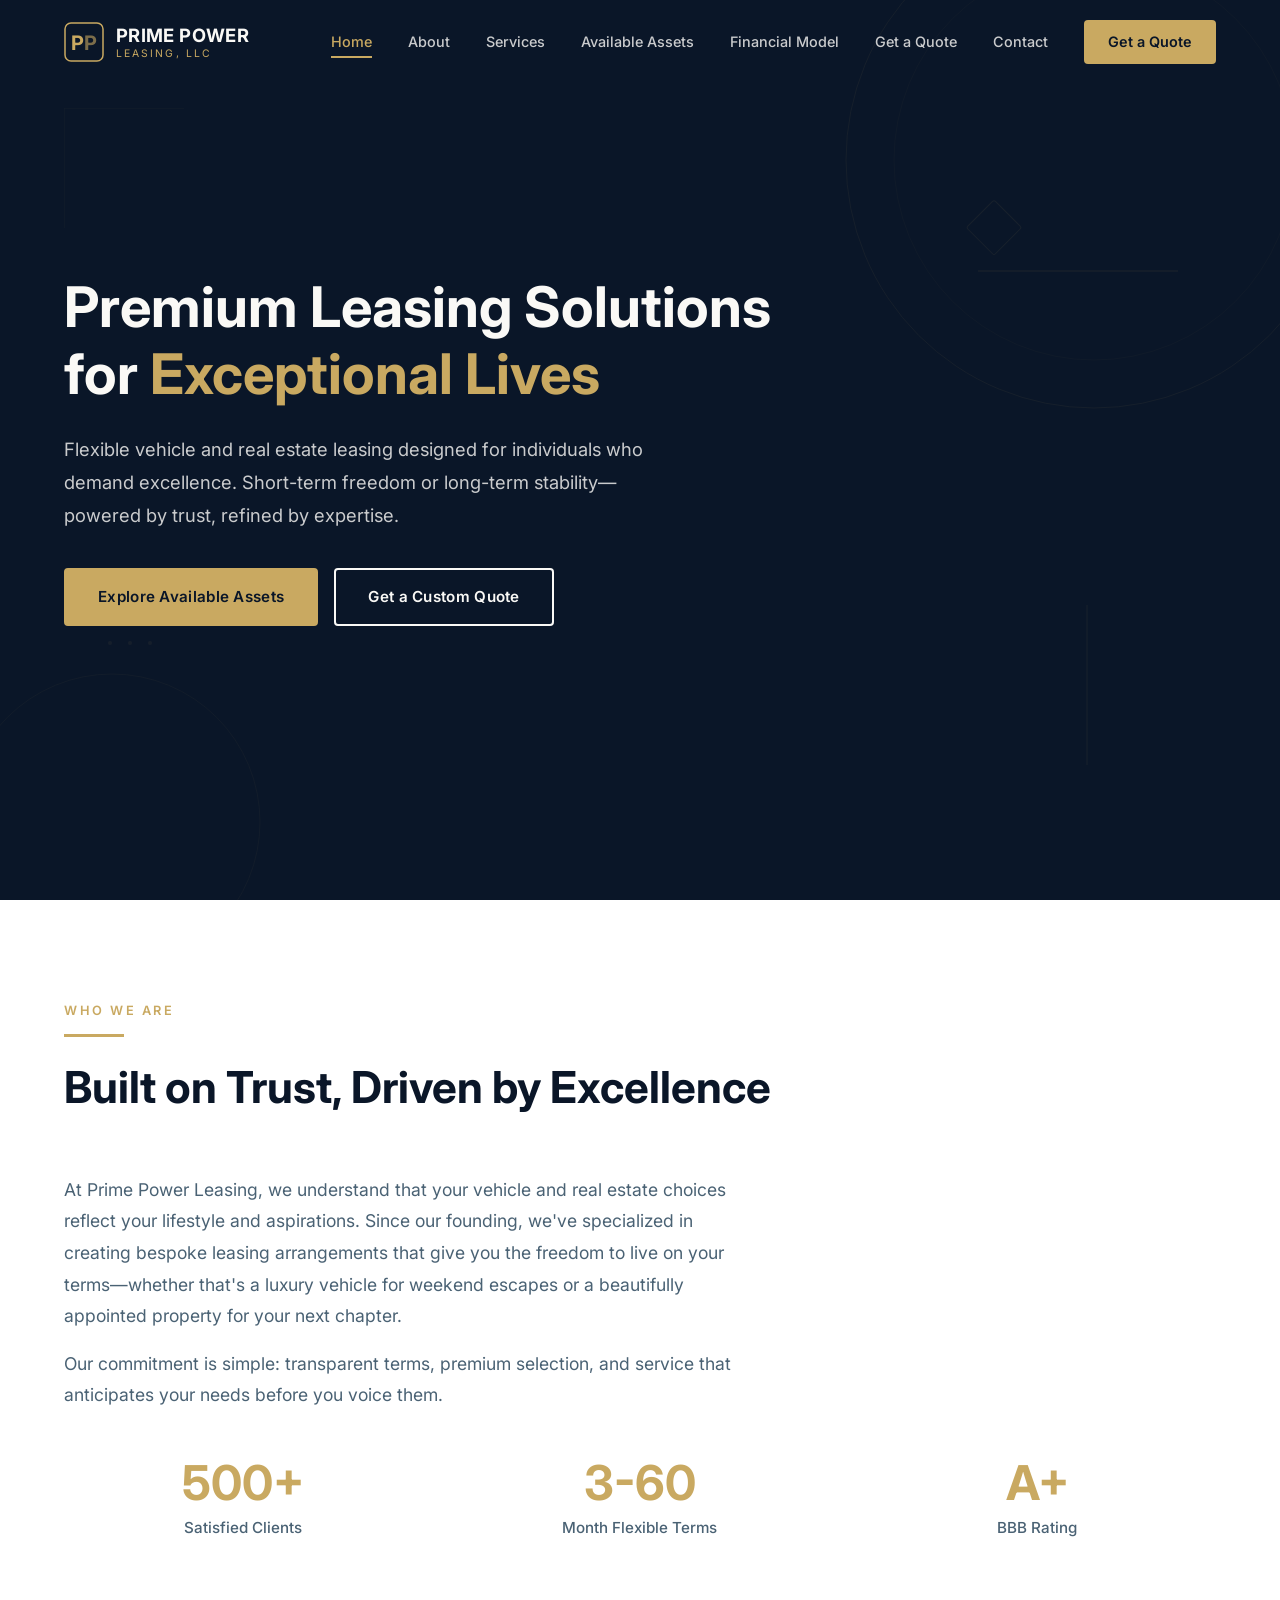
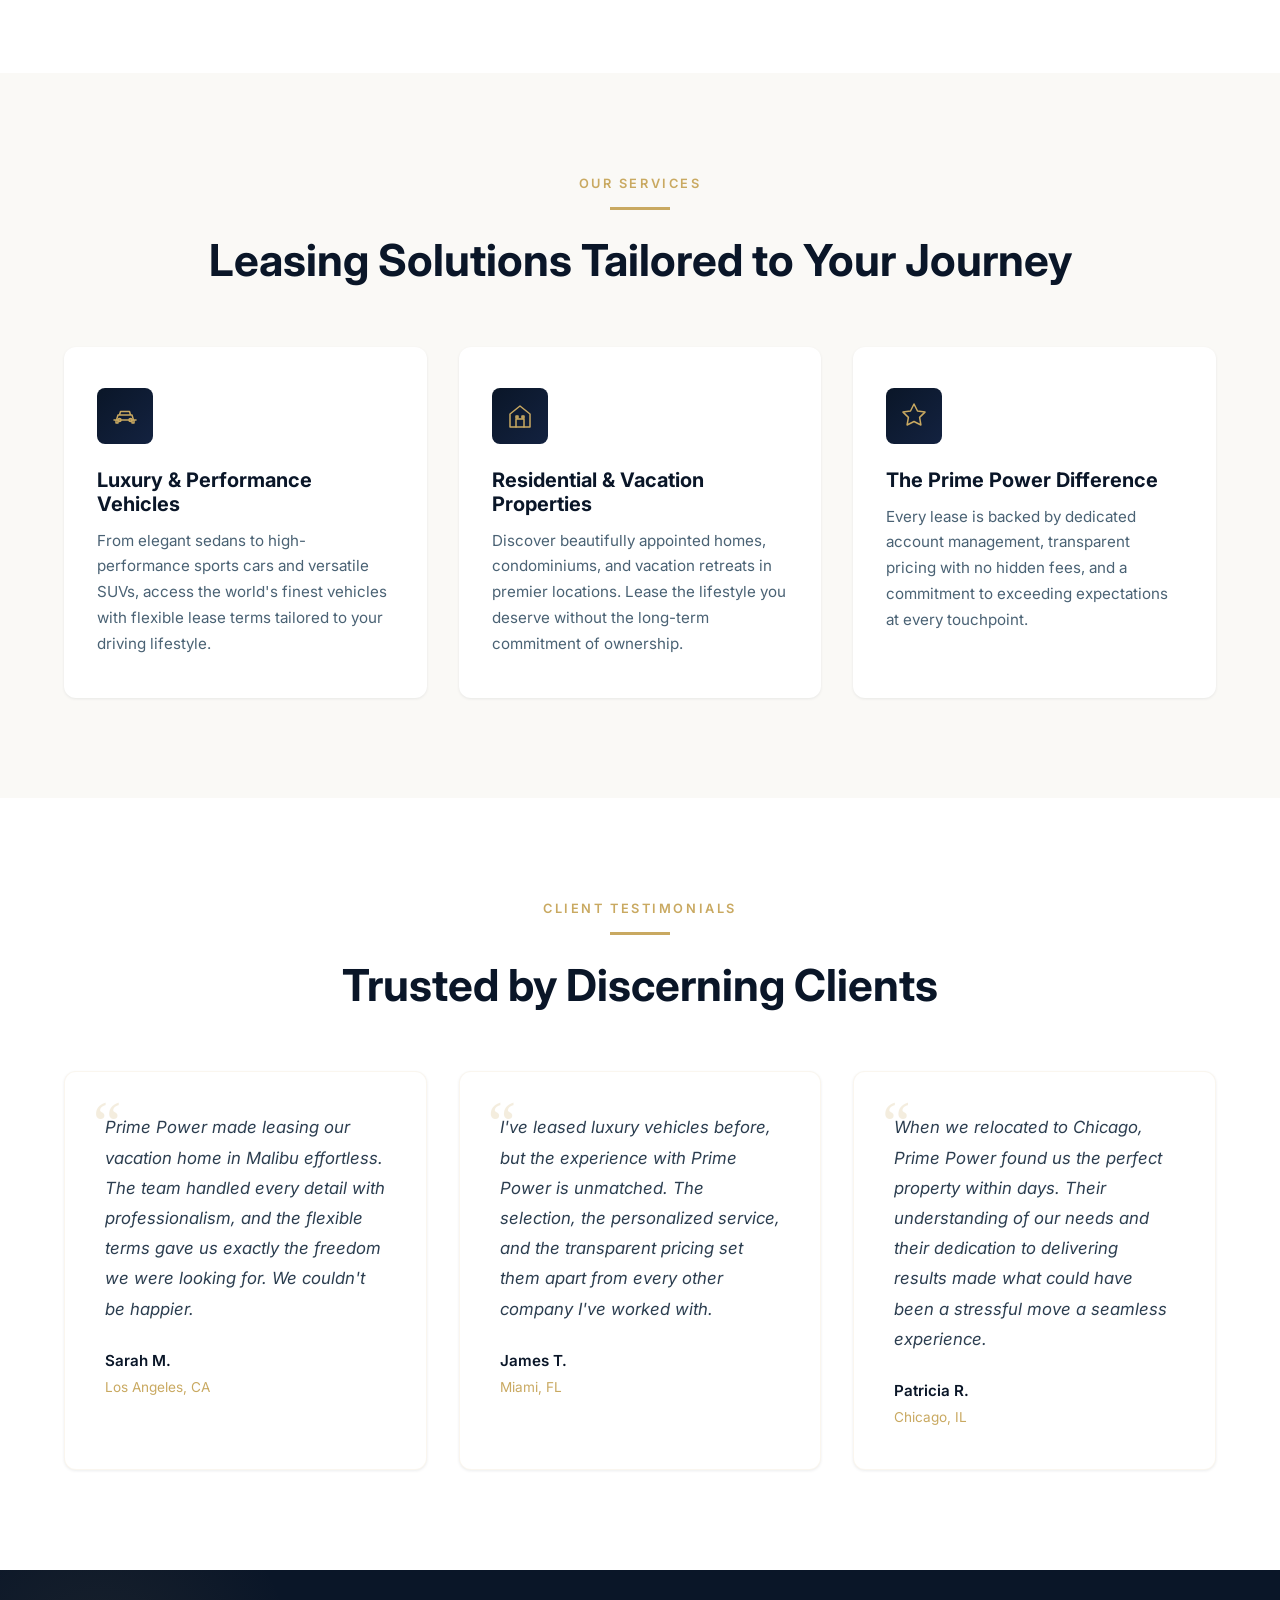
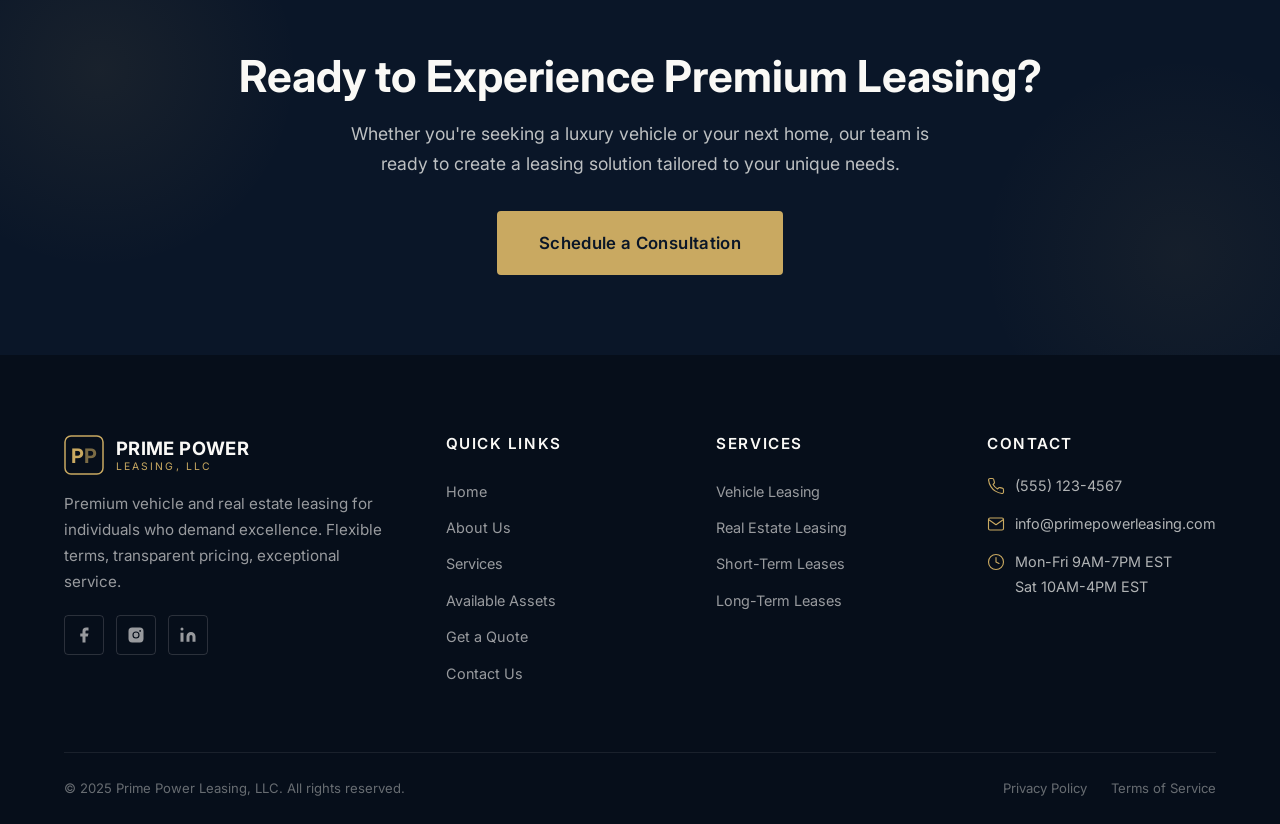
==== commit ee523c63: "Add comprehensive Dallas vs London relocation financial model Interactive side-by-side calculator co" ====
--- a/index.html
+++ b/index.html
@@ -53,6 +53,7 @@
           <a href="about.html">About</a>
           <a href="services.html">Services</a>
           <a href="assets.html">Available Assets</a>
+          <a href="financial-model.html">Financial Model</a>
           <a href="quote.html">Get a Quote</a>
           <a href="contact.html">Contact</a>
           <a href="quote.html" class="nav-cta">Get a Quote</a>
